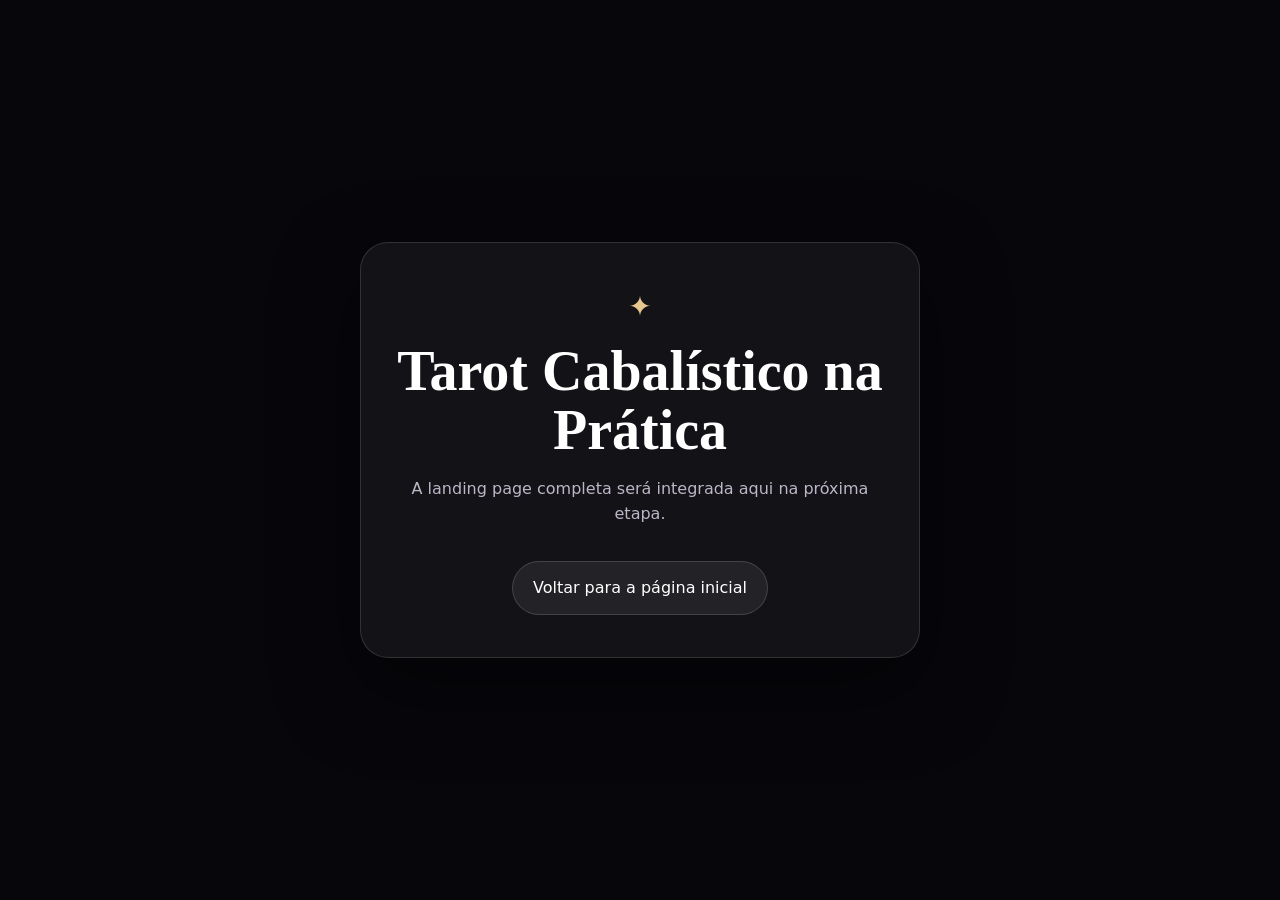
==== tarot-cabalistico/index.html @ 39268277 "Add files via upload" ====
<!DOCTYPE html>
<html lang="pt-BR">
<head>
  <meta charset="UTF-8">
  <meta name="viewport" content="width=device-width, initial-scale=1.0">
  <title>Tarot Cabalístico na Prática | Luna</title>
  <style>
    *{box-sizing:border-box}body{margin:0;min-height:100vh;display:grid;place-items:center;padding:24px;color:#fff;background:#07060b;font:16px/1.6 system-ui,sans-serif;text-align:center}.box{width:min(100%,560px);padding:42px 28px;border:1px solid #ffffff22;border-radius:28px;background:#ffffff0d;box-shadow:0 30px 80px #0008}.symbol{color:#e8c78e;font-size:28px}h1{margin:12px 0;font-family:Georgia,serif;font-size:clamp(2rem,7vw,3.5rem);line-height:1.05}p{color:#bdb6c7}a{display:inline-block;margin-top:18px;padding:13px 20px;border:1px solid #ffffff26;border-radius:999px;color:#fff;text-decoration:none;background:#ffffff12}
  </style>
</head>
<body>
  <main class="box">
    <div class="symbol">✦</div>
    <h1>Tarot Cabalístico na Prática</h1>
    <p>A landing page completa será integrada aqui na próxima etapa.</p>
    <a href="../">Voltar para a página inicial</a>
  </main>
</body>
</html>
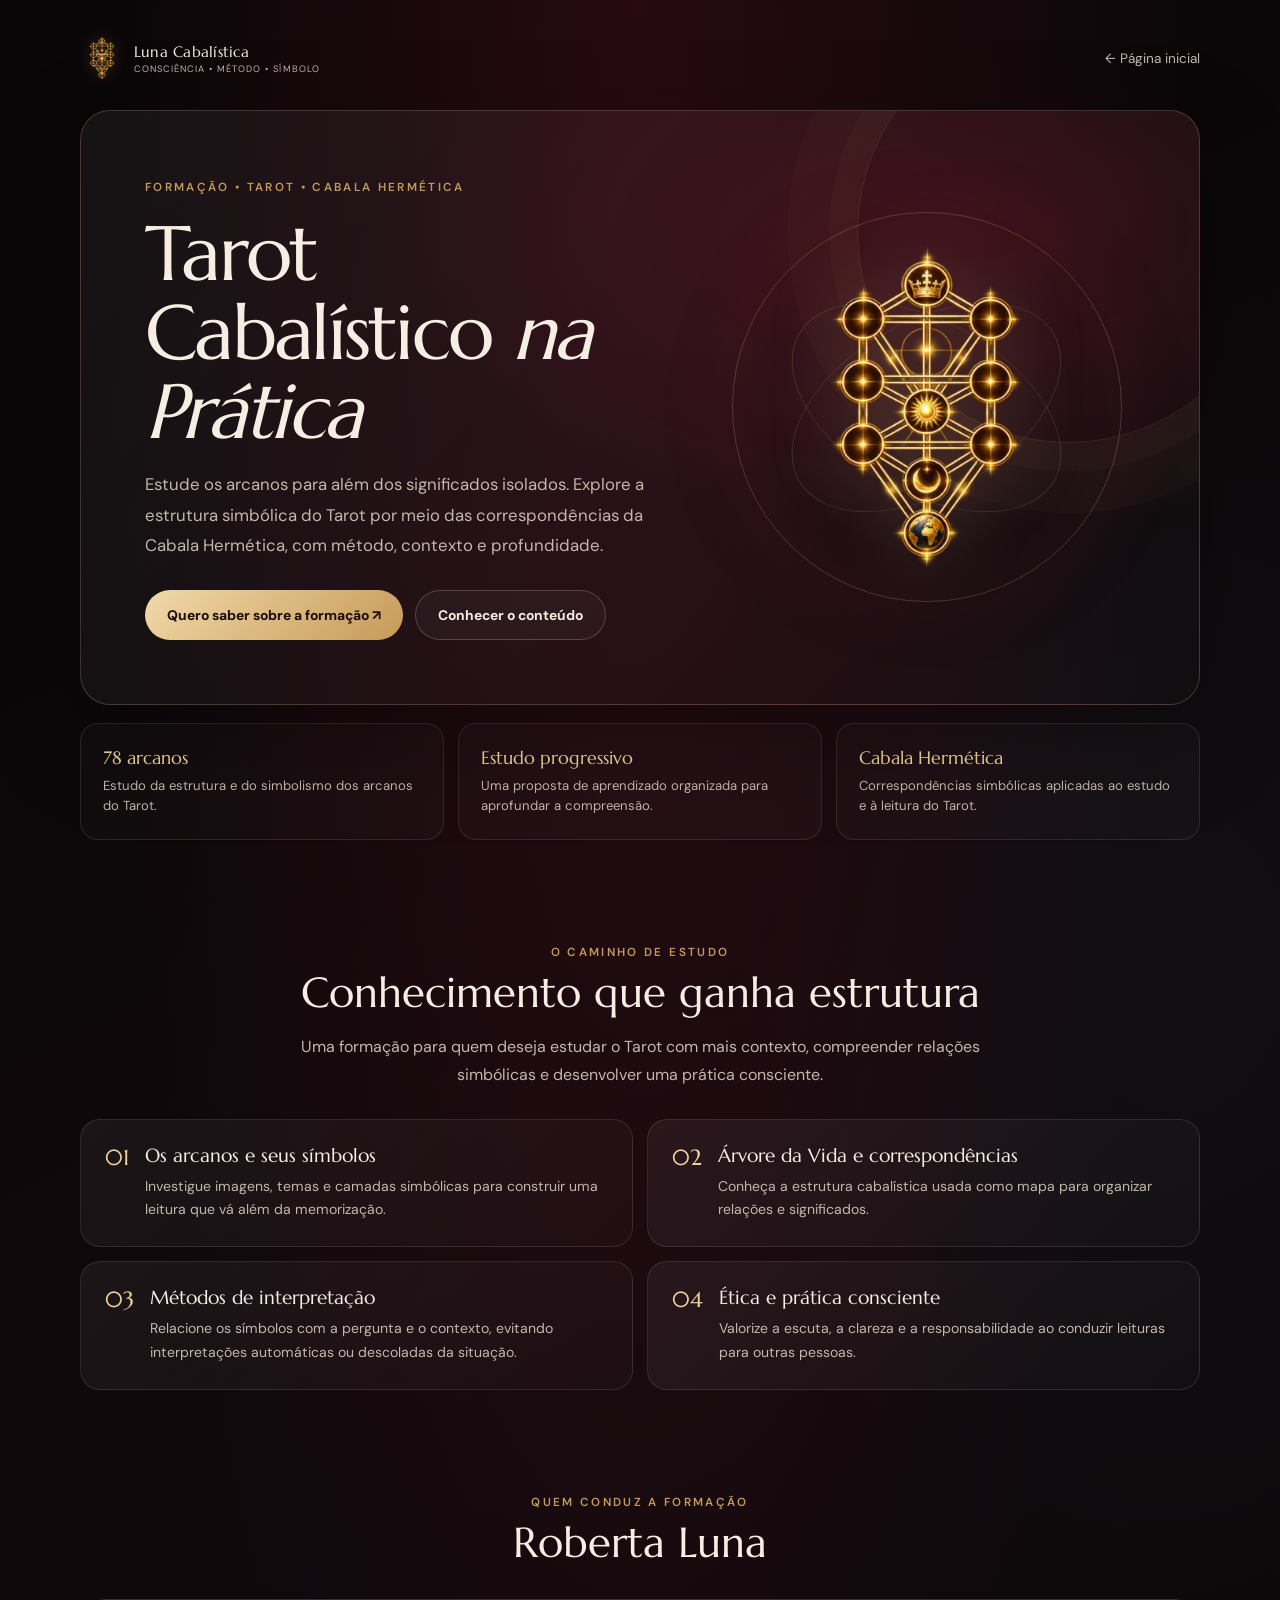
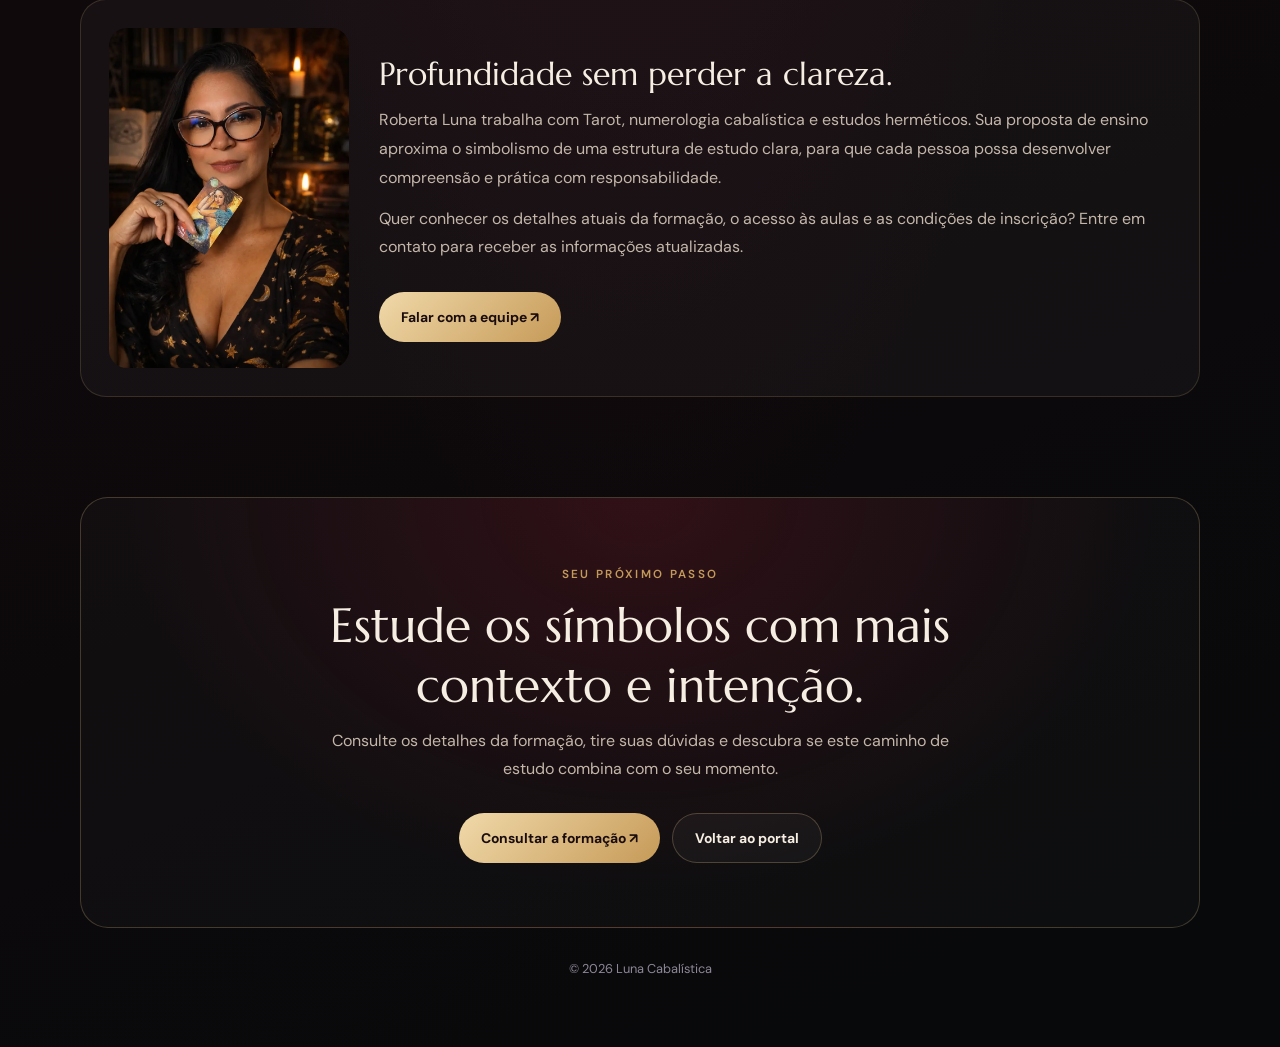
==== commit cd082a14: "Update index.html" ====
--- a/tarot-cabalistico/index.html
+++ b/tarot-cabalistico/index.html
@@ -2,18 +2,103 @@
 <html lang="pt-BR">
 <head>
   <meta charset="UTF-8">
-  <meta name="viewport" content="width=device-width, initial-scale=1.0">
-  <title>Tarot Cabalístico na Prática | Luna</title>
+  <meta name="viewport" content="width=device-width, initial-scale=1">
+  <meta name="theme-color" content="#080607">
+  <meta name="description" content="Conheça o Tarot Cabalístico na Prática com Roberta Luna: um caminho de estudo dos arcanos e dos símbolos da Cabala Hermética.">
+  <meta property="og:type" content="website">
+  <meta property="og:title" content="Tarot Cabalístico na Prática | Luna Cabalística">
+  <meta property="og:description" content="Estude o Tarot com estrutura, simbolismo e método ao lado de Roberta Luna.">
+  <link rel="canonical" href="https://lunacabalistica.com.br/tarot-cabalistico/">
+  <link rel="preconnect" href="https://fonts.googleapis.com">
+  <link rel="preconnect" href="https://fonts.gstatic.com" crossorigin>
+  <link href="https://fonts.googleapis.com/css2?family=DM+Sans:wght@400;500;600;700&family=Marcellus&display=swap" rel="stylesheet">
+  <link rel="stylesheet" href="../style.css">
+  <title>Tarot Cabalístico na Prática | Luna Cabalística</title>
   <style>
-    *{box-sizing:border-box}body{margin:0;min-height:100vh;display:grid;place-items:center;padding:24px;color:#fff;background:#07060b;font:16px/1.6 system-ui,sans-serif;text-align:center}.box{width:min(100%,560px);padding:42px 28px;border:1px solid #ffffff22;border-radius:28px;background:#ffffff0d;box-shadow:0 30px 80px #0008}.symbol{color:#e8c78e;font-size:28px}h1{margin:12px 0;font-family:Georgia,serif;font-size:clamp(2rem,7vw,3.5rem);line-height:1.05}p{color:#bdb6c7}a{display:inline-block;margin-top:18px;padding:13px 20px;border:1px solid #ffffff26;border-radius:999px;color:#fff;text-decoration:none;background:#ffffff12}
+    .course-page { width:min(100% - 40px, 1120px); margin:0 auto; padding:28px 0 70px; }
+    .course-nav { display:flex; align-items:center; justify-content:space-between; gap:20px; padding:8px 0 30px; }
+    .course-nav .header-brand { display:flex; }
+    .back-link { color:var(--muted); font-size:.85rem; }
+    .course-hero { position:relative; display:grid; grid-template-columns:1.1fr .9fr; gap:clamp(28px,5vw,72px); align-items:center; min-height:570px; padding:clamp(28px,5vw,70px); overflow:hidden; border:1px solid rgba(226,196,139,.22); border-radius:30px; background:radial-gradient(ellipse at 80% 20%,rgba(111,24,43,.4),transparent 45%),linear-gradient(135deg,rgba(255,255,255,.055),rgba(255,255,255,.012)); box-shadow:0 35px 100px rgba(0,0,0,.25); }
+    .course-hero::before { content:""; position:absolute; width:420px; aspect-ratio:1; right:-80px; top:-90px; border:1px solid rgba(224,190,124,.14); border-radius:50%; box-shadow:0 0 0 28px rgba(224,190,124,.025),0 0 0 70px rgba(224,190,124,.018); pointer-events:none; }
+    .course-hero-copy,.course-art { position:relative; z-index:1; }
+    .course-hero h1 { max-width:680px; margin:18px 0; font-size:clamp(2.8rem,6vw,5.5rem); }
+    .course-hero p { max-width:590px; color:var(--muted); line-height:1.8; font-size:1.05rem; }
+    .course-actions { display:flex; flex-wrap:wrap; gap:12px; margin-top:30px; }
+    .primary-action,.secondary-action { display:inline-flex; justify-content:center; align-items:center; min-height:50px; padding:0 22px; border-radius:999px; font-weight:700; font-size:.87rem; transition:transform .2s ease,filter .2s ease; }
+    .primary-action { color:#1a0c0c; background:linear-gradient(135deg,#f0d9a9,#c69a58); }
+    .secondary-action { border:1px solid rgba(226,196,139,.26); background:rgba(255,255,255,.035); }
+    .primary-action:hover,.secondary-action:hover { transform:translateY(-2px); filter:brightness(1.08); }
+    .course-art { display:grid; place-items:center; min-height:350px; }
+    .course-art .orbit { position:absolute; width:min(100%,390px); aspect-ratio:1; border:1px solid rgba(226,196,139,.22); border-radius:50%; box-shadow:0 0 70px rgba(102,21,34,.18),inset 0 0 55px rgba(102,21,34,.12); }
+    .course-art .orbit::before,.course-art .orbit::after { content:""; position:absolute; inset:12%; border:1px solid rgba(226,196,139,.16); border-radius:50%; transform:rotate(60deg) scaleX(.58); }
+    .course-art .orbit::after { transform:rotate(-60deg) scaleX(.58); }
+    .course-art img { width:min(86%,330px); height:auto; filter:drop-shadow(0 0 35px rgba(226,196,139,.18)); }
+    .course-qualities { display:grid; grid-template-columns:repeat(3,1fr); gap:14px; margin-top:18px; }
+    .quality { padding:22px; border:1px solid rgba(226,196,139,.13); border-radius:18px; background:rgba(255,255,255,.025); }
+    .quality strong { display:block; color:var(--gold-bright); font:1.15rem Marcellus,serif; }
+    .quality span { display:block; margin-top:7px; color:var(--muted); font-size:.82rem; line-height:1.55; }
+    .course-section { padding-top:100px; }
+    .course-section .section-heading { max-width:760px; margin:0 auto 30px; }
+    .course-section .section-heading p { margin-top:14px; color:var(--muted); line-height:1.75; }
+    .learning-grid { display:grid; grid-template-columns:repeat(2,1fr); gap:14px; }
+    .learning-item { display:flex; gap:16px; padding:24px; border:1px solid rgba(255,255,255,.1); border-radius:20px; background:linear-gradient(135deg,rgba(255,255,255,.055),rgba(255,255,255,.018)); }
+    .learning-item .num { color:var(--gold-bright); font:1.35rem Marcellus,serif; }
+    .learning-item h3 { font:1.18rem Marcellus,serif; }
+    .learning-item p { margin-top:8px; color:var(--muted); font-size:.88rem; line-height:1.7; }
+    .teacher-panel { display:grid; grid-template-columns:240px 1fr; gap:30px; align-items:center; padding:28px; border:1px solid rgba(226,196,139,.17); border-radius:26px; background:rgba(255,255,255,.035); }
+    .teacher-panel img { width:100%; max-height:340px; object-fit:cover; object-position:center 25%; border-radius:18px; }
+    .teacher-panel h3 { font:2rem Marcellus,serif; }
+    .teacher-panel p { margin-top:12px; color:var(--muted); line-height:1.8; }
+    .course-final { margin-top:100px; padding:clamp(30px,6vw,64px); text-align:center; border:1px solid rgba(226,196,139,.24); border-radius:28px; background:radial-gradient(ellipse at 50% 0,rgba(102,21,34,.36),transparent 65%),rgba(255,255,255,.025); }
+    .course-final h2 { max-width:720px; margin:12px auto; font-size:clamp(2rem,4vw,3rem); }
+    .course-final p { max-width:650px; margin:0 auto; color:var(--muted); line-height:1.75; }
+    .course-foot { padding-top:32px; text-align:center; color:#8e8798; font-size:.8rem; }
+    @media(max-width:760px) { .course-page{width:min(100% - 24px,560px);padding-top:16px}.course-hero{grid-template-columns:1fr;padding:30px 23px;min-height:0}.course-hero h1{font-size:clamp(2.8rem,12vw,4rem)}.course-art{min-height:230px;grid-row:1}.course-art .orbit{width:230px}.course-art img{width:190px}.course-qualities{grid-template-columns:1fr}.learning-grid{grid-template-columns:1fr}.teacher-panel{grid-template-columns:1fr}.teacher-panel img{max-width:260px;max-height:300px}.course-section{padding-top:75px}.course-final{margin-top:75px}.course-nav{padding-bottom:18px} }
+    @media(prefers-reduced-motion:reduce){*,*::before,*::after{scroll-behavior:auto!important;animation:none!important;transition:none!important}}
   </style>
 </head>
 <body>
-  <main class="box">
-    <div class="symbol">✦</div>
-    <h1>Tarot Cabalístico na Prática</h1>
-    <p>A landing page completa será integrada aqui na próxima etapa.</p>
-    <a href="../">Voltar para a página inicial</a>
+  <main class="course-page">
+    <header class="course-nav">
+      <a class="header-brand" href="../" aria-label="Luna Cabalística — página inicial"><img src="../assets/brand/arvore-da-vida.webp" alt="" width="420" height="420"><span><strong>Luna Cabalística</strong><small>Consciência • Método • Símbolo</small></span></a>
+      <a class="back-link" href="../">← Página inicial</a>
+    </header>
+
+    <section class="course-hero" aria-labelledby="course-title">
+      <div class="course-hero-copy">
+        <span class="section-kicker">Formação • Tarot • Cabala Hermética</span>
+        <h1 id="course-title">Tarot Cabalístico <em>na Prática</em></h1>
+        <p>Estude os arcanos para além dos significados isolados. Explore a estrutura simbólica do Tarot por meio das correspondências da Cabala Hermética, com método, contexto e profundidade.</p>
+        <div class="course-actions"><a class="primary-action" href="https://wa.me/message/3XYHMSYQ3ESUO1" target="_blank" rel="noopener noreferrer">Quero saber sobre a formação ↗</a><a class="secondary-action" href="#conteudo">Conhecer o conteúdo</a></div>
+      </div>
+      <div class="course-art" aria-hidden="true"><span class="orbit"></span><img src="../assets/brand/arvore-da-vida.webp" alt=""></div>
+    </section>
+
+    <section class="course-qualities" aria-label="Características da formação">
+      <div class="quality"><strong>78 arcanos</strong><span>Estudo da estrutura e do simbolismo dos arcanos do Tarot.</span></div>
+      <div class="quality"><strong>Estudo progressivo</strong><span>Uma proposta de aprendizado organizada para aprofundar a compreensão.</span></div>
+      <div class="quality"><strong>Cabala Hermética</strong><span>Correspondências simbólicas aplicadas ao estudo e à leitura do Tarot.</span></div>
+    </section>
+
+    <section class="course-section" id="conteudo">
+      <div class="section-heading"><span class="section-kicker">O caminho de estudo</span><h2>Conhecimento que ganha estrutura</h2><p>Uma formação para quem deseja estudar o Tarot com mais contexto, compreender relações simbólicas e desenvolver uma prática consciente.</p></div>
+      <div class="learning-grid">
+        <article class="learning-item"><span class="num">01</span><div><h3>Os arcanos e seus símbolos</h3><p>Investigue imagens, temas e camadas simbólicas para construir uma leitura que vá além da memorização.</p></div></article>
+        <article class="learning-item"><span class="num">02</span><div><h3>Árvore da Vida e correspondências</h3><p>Conheça a estrutura cabalística usada como mapa para organizar relações e significados.</p></div></article>
+        <article class="learning-item"><span class="num">03</span><div><h3>Métodos de interpretação</h3><p>Relacione os símbolos com a pergunta e o contexto, evitando interpretações automáticas ou descoladas da situação.</p></div></article>
+        <article class="learning-item"><span class="num">04</span><div><h3>Ética e prática consciente</h3><p>Valorize a escuta, a clareza e a responsabilidade ao conduzir leituras para outras pessoas.</p></div></article>
+      </div>
+    </section>
+
+    <section class="course-section">
+      <div class="section-heading"><span class="section-kicker">Quem conduz a formação</span><h2>Roberta Luna</h2></div>
+      <div class="teacher-panel"><img src="../assets/roberta-luna.webp" alt="Roberta Luna, professora e taróloga" width="853" height="1280" loading="lazy"><div><h3>Profundidade sem perder a clareza.</h3><p>Roberta Luna trabalha com Tarot, numerologia cabalística e estudos herméticos. Sua proposta de ensino aproxima o simbolismo de uma estrutura de estudo clara, para que cada pessoa possa desenvolver compreensão e prática com responsabilidade.</p><p>Quer conhecer os detalhes atuais da formação, o acesso às aulas e as condições de inscrição? Entre em contato para receber as informações atualizadas.</p><div class="course-actions"><a class="primary-action" href="https://wa.me/message/3XYHMSYQ3ESUO1" target="_blank" rel="noopener noreferrer">Falar com a equipe ↗</a></div></div></div>
+    </section>
+
+    <section class="course-final"><span class="section-kicker">Seu próximo passo</span><h2>Estude os símbolos com mais contexto e intenção.</h2><p>Consulte os detalhes da formação, tire suas dúvidas e descubra se este caminho de estudo combina com o seu momento.</p><div class="course-actions" style="justify-content:center"><a class="primary-action" href="https://wa.me/message/3XYHMSYQ3ESUO1" target="_blank" rel="noopener noreferrer">Consultar a formação ↗</a><a class="secondary-action" href="../">Voltar ao portal</a></div></section>
+    <footer class="course-foot">© <span id="year"></span> Luna Cabalística</footer>
   </main>
+  <script>document.getElementById('year').textContent = new Date().getFullYear();</script>
 </body>
 </html>
--- a/style.css
+++ b/style.css
@@ -0,0 +1,1082 @@
+:root {
+  color-scheme: dark;
+  --bg: #070908;
+  --surface: rgba(255, 255, 255, 0.075);
+  --surface-hover: rgba(255, 255, 255, 0.115);
+  --stroke: rgba(255, 255, 255, 0.13);
+  --text: #f3e8d8;
+  --muted: #c9bfb2;
+  --gold: #b68445;
+  --gold-bright: #e3bd77;
+  --wine: #660812;
+  --blue: #062b4c;
+  --charcoal: #2d302f;
+  --parchment: #efe3d0;
+  --ruby: #8a1220;
+  --radius: 24px;
+}
+
+* {
+  box-sizing: border-box;
+  margin: 0;
+  padding: 0;
+}
+
+html {
+  scroll-behavior: smooth;
+}
+
+body {
+  min-height: 100vh;
+  overflow-x: hidden;
+  color: var(--text);
+  background:
+    radial-gradient(circle at 50% -10%, rgba(102, 8, 18, 0.43), transparent 38%),
+    radial-gradient(circle at 100% 38%, rgba(6, 43, 76, 0.14), transparent 35%),
+    radial-gradient(circle at 5% 74%, rgba(182, 132, 69, 0.11), transparent 30%),
+    linear-gradient(150deg, #030504 0%, #110506 48%, #050706 100%);
+  font-family: "DM Sans", system-ui, sans-serif;
+  -webkit-font-smoothing: antialiased;
+}
+
+a {
+  color: inherit;
+  text-decoration: none;
+}
+
+.ambient {
+  position: fixed;
+  z-index: -2;
+  width: 34rem;
+  aspect-ratio: 1;
+  border-radius: 50%;
+  filter: blur(105px);
+  pointer-events: none;
+  opacity: 0.22;
+  transform: translate3d(0, var(--parallax-y, 0px), 0);
+  will-change: transform;
+}
+
+.ambient-one {
+  top: -14rem;
+  left: calc(50% - 26rem);
+  background: #7d0b18;
+}
+
+.ambient-two {
+  right: calc(50% - 28rem);
+  bottom: -16rem;
+  background: #07355e;
+}
+
+.tree-background {
+  position: fixed;
+  top: 50%;
+  left: 50%;
+  z-index: -2;
+  width: min(46vw, 500px);
+  aspect-ratio: 1;
+  transform: translate3d(-50%, calc(-48% + var(--parallax-y, 0px)), 0);
+  pointer-events: none;
+  opacity: 0.12;
+  filter: grayscale(.12) drop-shadow(0 0 24px rgba(182, 132, 69, 0.18));
+  animation: treeBreath 7s ease-in-out infinite;
+  will-change: transform, opacity;
+}
+
+.tree-background img {
+  position: relative;
+  z-index: 1;
+  display: block;
+  width: 100%;
+  height: 100%;
+  object-fit: contain;
+}
+
+.tree-halo {
+  position: absolute;
+  inset: 4% -18%;
+  border: 1px solid rgba(217, 179, 108, 0.22);
+  border-radius: 50%;
+  background: radial-gradient(ellipse, rgba(167, 31, 56, 0.16), transparent 64%);
+  box-shadow:
+    0 0 0 22px rgba(217, 179, 108, 0.018),
+    0 0 85px rgba(167, 31, 56, 0.16);
+}
+
+.background-sparkles {
+  position: fixed;
+  inset: 0;
+  z-index: -1;
+  pointer-events: none;
+}
+
+.background-sparkles i {
+  position: absolute;
+  width: 3px;
+  height: 3px;
+  border-radius: 50%;
+  background: rgba(255, 231, 190, 0.88);
+  box-shadow: 0 0 10px 2px rgba(217, 179, 108, 0.28);
+  animation: sparkle 4.8s ease-in-out infinite;
+}
+
+.background-sparkles i:nth-child(1) { top: 12%; left: 17%; animation-delay: -1s; }
+.background-sparkles i:nth-child(2) { top: 26%; right: 18%; animation-delay: -3s; }
+.background-sparkles i:nth-child(3) { top: 48%; left: 9%; animation-delay: -2s; }
+.background-sparkles i:nth-child(4) { top: 61%; right: 11%; animation-delay: -.5s; }
+.background-sparkles i:nth-child(5) { top: 79%; left: 21%; animation-delay: -4s; }
+.background-sparkles i:nth-child(6) { top: 88%; right: 24%; animation-delay: -2.7s; }
+
+.noise {
+  position: fixed;
+  inset: 0;
+  z-index: -1;
+  opacity: 0.025;
+  pointer-events: none;
+  background-image: url("data:image/svg+xml,%3Csvg viewBox='0 0 180 180' xmlns='http://www.w3.org/2000/svg'%3E%3Cfilter id='n'%3E%3CfeTurbulence type='fractalNoise' baseFrequency='.9' numOctaves='3' stitchTiles='stitch'/%3E%3C/filter%3E%3Crect width='100%25' height='100%25' filter='url(%23n)' opacity='.7'/%3E%3C/svg%3E");
+}
+
+.page-shell {
+  display: flex;
+  flex-direction: column;
+  width: min(100% - 32px, 560px);
+  min-height: 100vh;
+  margin-inline: auto;
+  padding: clamp(126px, 16vh, 150px) 0 34px;
+}
+
+.site-header {
+  position: fixed;
+  top: max(14px, env(safe-area-inset-top));
+  left: 50%;
+  z-index: 60;
+  display: grid;
+  grid-template-columns: 1fr auto auto;
+  align-items: center;
+  gap: 20px;
+  width: min(calc(100% - 28px), 920px);
+  min-height: 68px;
+  padding: 8px 10px 8px 12px;
+  border: 1px solid rgba(255,255,255,.17);
+  border-radius: 24px;
+  background: linear-gradient(135deg, rgba(25,12,13,.76), rgba(10,13,14,.68));
+  box-shadow: inset 0 1px rgba(255,255,255,.12), 0 22px 60px rgba(0,0,0,.36), 0 0 36px rgba(102,8,18,.13);
+  backdrop-filter: blur(26px) saturate(160%);
+  -webkit-backdrop-filter: blur(26px) saturate(160%);
+  transform: translateX(-50%);
+}
+
+.header-brand { display: flex; align-items: center; gap: 10px; min-width: 0; }
+.header-brand img { width: 44px; height: 44px; object-fit: contain; filter: drop-shadow(0 0 8px rgba(227,189,119,.24)); }
+.header-brand span { display: grid; min-width: 0; }
+.header-brand strong { font-family: "Marcellus", serif; font-size: .95rem; font-weight: 500; white-space: nowrap; }
+.header-brand small { margin-top: 2px; color: var(--muted); font-size: .58rem; letter-spacing: .11em; text-transform: uppercase; white-space: nowrap; }
+.site-header nav { display: flex; gap: 19px; }
+.site-header nav a { color: rgba(243,232,216,.72); font-size: .76rem; font-weight: 600; transition: color 180ms ease; }
+.site-header nav a:hover { color: #fff; }
+.header-cta { display: inline-flex; align-items: center; min-height: 44px; padding: 0 17px; border: 1px solid rgba(227,189,119,.3); border-radius: 15px; color: #140707; background: linear-gradient(135deg, #f3e6d2, #c99b58); box-shadow: 0 10px 25px rgba(182,132,69,.16); font-size: .75rem; font-weight: 700; }
+
+.profile { order: 0; }
+.links-section { order: 1; }
+.cosmic-message { order: 2; }
+.metrics-strip { order: 3; }
+.about-section { order: 4; }
+#depoimentos { order: 5; }
+#formacoes { order: 6; }
+#faq { order: 7; }
+.closing-card { order: 8; }
+.site-footer { order: 9; }
+
+.profile {
+  position: relative;
+  display: flex;
+  flex-direction: column;
+  align-items: center;
+  text-align: center;
+}
+
+.profile::after {
+  content: "";
+  position: absolute;
+  top: -38px;
+  left: 50%;
+  z-index: -2;
+  width: 360px;
+  height: 300px;
+  transform: translateX(-50%);
+  background: radial-gradient(circle, rgba(227,189,119,.18) 0 2px, transparent 3px) 8% 26%/54px 54px,
+              radial-gradient(circle, rgba(255,255,255,.22) 0 1px, transparent 2px) 74% 14%/47px 47px,
+              radial-gradient(ellipse, rgba(102,8,18,.22), transparent 64%);
+  filter: drop-shadow(0 0 9px rgba(227,189,119,.45));
+  animation: starFieldFloat 7s ease-in-out infinite;
+  pointer-events: none;
+}
+
+.welcome-line { display: flex; align-items: center; gap: 9px; margin-top: 28px; color: var(--gold-bright); font-size: .67rem; font-weight: 700; letter-spacing: .19em; text-transform: uppercase; }
+.welcome-line span { width: 20px; height: 1px; background: linear-gradient(90deg, transparent, var(--gold)); }
+.welcome-line span:last-child { transform: rotate(180deg); }
+.cosmic-guardian { pointer-events: none; user-select: none; }
+.cosmic-guardian-hero { position: absolute; top: 40px; right: -58px; width: 94px; height: auto; opacity: .58; filter: drop-shadow(0 0 17px rgba(227,189,119,.24)); animation: cosmicFloat 6s ease-in-out infinite; }
+
+.brand-seal {
+  position: absolute;
+  top: -31px;
+  left: 50%;
+  z-index: -1;
+  width: 170px;
+  opacity: .12;
+  filter: blur(.1px) drop-shadow(0 0 22px rgba(182,132,69,.2));
+  transform: translateX(-50%) scale(1.28);
+}
+
+.brand-seal img { display: block; width: 100%; height: auto; }
+
+.profile::before {
+  content: "";
+  position: absolute;
+  top: -58px;
+  left: 50%;
+  z-index: -1;
+  width: 280px;
+  height: 280px;
+  transform: translateX(-50%);
+  border-radius: 50%;
+  background: repeating-conic-gradient(from 22.5deg, rgba(182,132,69,0.19) 0 1deg, transparent 1deg 22.5deg);
+  -webkit-mask: radial-gradient(circle, transparent 0 37%, #000 38% 38.7%, transparent 39.5% 47%, #000 48% 48.6%, transparent 49.4%);
+  mask: radial-gradient(circle, transparent 0 37%, #000 38% 38.7%, transparent 39.5% 47%, #000 48% 48.6%, transparent 49.4%);
+  opacity: 0.5;
+  filter: drop-shadow(0 0 16px rgba(217,179,108,0.16));
+  animation: mandalaDrift 35s linear infinite;
+  pointer-events: none;
+}
+
+.avatar {
+  position: relative;
+  display: grid;
+  place-items: center;
+  width: 108px;
+  aspect-ratio: 1;
+  border: 1px solid rgba(255, 255, 255, 0.2);
+  border-radius: 31px;
+  padding: 4px;
+  background: linear-gradient(145deg, rgba(241,214,161,0.88), rgba(142,23,49,0.82) 48%, rgba(217,133,50,0.7));
+  box-shadow: 0 22px 60px rgba(0, 0, 0, 0.45), inset 0 1px 0 rgba(255, 255, 255, 0.2);
+  font-family: "Marcellus", serif;
+  font-size: 1.75rem;
+  letter-spacing: 0.04em;
+}
+
+.avatar img {
+  display: block;
+  width: 100%;
+  height: 100%;
+  border-radius: 27px;
+  object-fit: cover;
+  object-position: 50% 20%;
+  filter: saturate(0.94) contrast(1.04) brightness(0.96);
+}
+
+.avatar::before {
+  content: "";
+  position: absolute;
+  inset: -9px;
+  z-index: -1;
+  border-radius: 38px;
+  background: linear-gradient(140deg, rgba(217, 179, 108, 0.55), transparent 45%, rgba(167, 31, 56, 0.48));
+  filter: blur(10px);
+  opacity: 0.6;
+}
+
+.avatar::after {
+  content: "";
+  position: absolute;
+  inset: -18px;
+  z-index: -1;
+  border-radius: 42px;
+  border: 1px solid rgba(217,179,108,0.2);
+  box-shadow: 0 0 0 5px rgba(217,179,108,0.025), 0 0 28px rgba(142,23,49,0.2);
+  transform: rotate(45deg);
+}
+
+.avatar i {
+  position: absolute;
+  top: 11px;
+  right: 12px;
+  width: 7px;
+  height: 7px;
+  border-radius: 50%;
+  background: #fff;
+  box-shadow: 0 0 14px #fff;
+}
+
+.eyebrow,
+.section-kicker {
+  color: var(--gold);
+  font-size: 0.73rem;
+  font-weight: 600;
+  letter-spacing: 0.18em;
+  text-transform: uppercase;
+}
+
+.eyebrow {
+  margin-top: 12px;
+}
+
+h1,
+h2 {
+  font-family: "Marcellus", Georgia, serif;
+  font-weight: 500;
+}
+
+h1 {
+  margin-top: 10px;
+  font-size: clamp(2.45rem, 7vw, 4.05rem);
+  line-height: 1.02;
+  letter-spacing: -0.045em;
+}
+
+.bio {
+  max-width: 560px;
+  margin-top: 19px;
+  color: var(--muted);
+  font-size: 1rem;
+  line-height: 1.75;
+}
+
+.lotus-divider {
+  display: grid;
+  grid-template-columns: minmax(28px, 72px) 46px minmax(28px, 72px);
+  align-items: center;
+  gap: 11px;
+  margin-top: 21px;
+  color: var(--gold);
+  opacity: 0.7;
+}
+
+.lotus-divider span {
+  height: 1px;
+  background: linear-gradient(90deg, transparent, rgba(217,179,108,0.58));
+}
+
+.lotus-divider span:last-child {
+  background: linear-gradient(90deg, rgba(217,179,108,0.58), transparent);
+}
+
+.lotus-divider svg {
+  display: block;
+  width: 46px;
+  fill: rgba(142,23,49,0.12);
+  stroke: currentColor;
+  stroke-width: 1.15;
+}
+
+.social-row {
+  display: flex;
+  flex-wrap: wrap;
+  justify-content: center;
+  gap: 10px;
+  margin-top: 22px;
+}
+
+.social-button {
+  display: flex;
+  align-items: center;
+  justify-content: center;
+  gap: 8px;
+  min-width: 118px;
+  height: 44px;
+  border: 1px solid var(--stroke);
+  border-radius: 15px;
+  background: var(--surface);
+  box-shadow: inset 0 1px 0 rgba(255, 255, 255, 0.08), 0 12px 32px rgba(0, 0, 0, 0.2);
+  backdrop-filter: blur(18px) saturate(140%);
+  -webkit-backdrop-filter: blur(18px) saturate(140%);
+  transition: transform 180ms ease, background 180ms ease;
+}
+
+.social-button span {
+  font-size: 0.78rem;
+  font-weight: 600;
+}
+
+.social-button svg {
+  width: 20px;
+  fill: none;
+  stroke: currentColor;
+  stroke-width: 1.7;
+  stroke-linecap: round;
+  stroke-linejoin: round;
+}
+
+.social-button svg .fill {
+  fill: currentColor;
+  stroke: none;
+}
+
+.links-section {
+  margin-top: clamp(46px, 7vh, 70px);
+  scroll-margin-top: 110px;
+}
+
+.cosmic-message {
+  position: relative;
+  display: grid;
+  grid-template-columns: 112px 1fr;
+  align-items: center;
+  gap: 8px;
+  margin-top: 56px;
+  padding: 18px 25px 18px 10px;
+  overflow: hidden;
+  border: 1px solid rgba(227,189,119,.16);
+  border-radius: 28px;
+  background: linear-gradient(130deg, rgba(102,8,18,.19), rgba(255,255,255,.045));
+  box-shadow: inset 0 1px rgba(255,255,255,.08), 0 24px 55px rgba(0,0,0,.2);
+}
+.cosmic-message::after { content: ""; position: absolute; inset: 0; background: radial-gradient(circle at 14% 20%, rgba(227,189,119,.12), transparent 32%); pointer-events: none; }
+.cosmic-message img { position: relative; z-index: 1; display: block; width: 100%; max-height: 160px; object-fit: contain; filter: drop-shadow(0 0 13px rgba(227,189,119,.19)); }
+.cosmic-message div { position: relative; z-index: 1; }
+.cosmic-message h2 { margin-top: 6px; font-size: 1.55rem; }
+.cosmic-message p { margin-top: 8px; color: var(--muted); font-size: .88rem; line-height: 1.6; }
+
+.full-bleed {
+  width: 100vw;
+  margin-left: calc(50% - 50vw);
+}
+
+.metrics-strip {
+  position: relative;
+  margin-top: 72px;
+  border-block: 1px solid rgba(255, 255, 255, 0.11);
+  background: linear-gradient(90deg, rgba(255,255,255,0.025), rgba(255,255,255,0.085), rgba(255,255,255,0.025));
+  box-shadow: inset 0 1px rgba(255,255,255,0.055), 0 22px 70px rgba(0,0,0,0.22);
+  backdrop-filter: blur(25px) saturate(140%);
+  -webkit-backdrop-filter: blur(25px) saturate(140%);
+}
+
+.metrics-inner {
+  display: grid;
+  grid-template-columns: repeat(4, minmax(0, 1fr));
+  width: min(100% - 40px, 920px);
+  min-height: 98px;
+  margin-inline: auto;
+}
+
+.metric {
+  position: relative;
+  display: flex;
+  flex-direction: column;
+  align-items: center;
+  justify-content: center;
+  gap: 3px;
+  padding: 16px 12px;
+  text-align: center;
+}
+
+.metric:not(:last-child)::after {
+  content: "";
+  position: absolute;
+  top: 25%;
+  right: 0;
+  width: 1px;
+  height: 50%;
+  background: linear-gradient(transparent, rgba(217,179,108,0.28), transparent);
+}
+
+.metric strong {
+  color: #fff;
+  font-family: "Marcellus", serif;
+  font-size: clamp(1.25rem, 3vw, 1.8rem);
+  font-weight: 400;
+  text-shadow: 0 0 20px rgba(217,179,108,0.24);
+}
+
+.metric span {
+  color: var(--muted);
+  font-size: 0.72rem;
+}
+
+.content-section {
+  position: relative;
+  padding-top: 105px;
+  scroll-margin-top: 30px;
+}
+
+.paper-section {
+  width: 100vw;
+  margin-left: calc(50% - 50vw);
+  padding: 105px max(calc((100vw - 600px) / 2), 16px) 88px;
+  color: #261613;
+  background:
+    linear-gradient(rgba(239,227,208,.965), rgba(239,227,208,.965)),
+    url("data:image/svg+xml,%3Csvg xmlns='http://www.w3.org/2000/svg' width='140' height='140'%3E%3Cfilter id='p'%3E%3CfeTurbulence type='fractalNoise' baseFrequency='.72' numOctaves='4' stitchTiles='stitch'/%3E%3C/filter%3E%3Crect width='100%25' height='100%25' filter='url(%23p)' opacity='.22'/%3E%3C/svg%3E");
+  box-shadow: inset 0 1px rgba(255,255,255,.75), inset 0 -1px rgba(56,29,18,.12), 0 30px 90px rgba(0,0,0,.26);
+}
+.paper-section::after { content: ""; position: absolute; inset: 20px 0; border-block: 1px solid rgba(102,8,18,.12); pointer-events: none; }
+.paper-section .section-kicker { color: #7d1420; }
+.paper-section .section-heading h2 { color: #2b1714; }
+.paper-section .mentor-card { position: relative; z-index: 1; border-color: rgba(74,42,26,.16); background: rgba(255,255,255,.46); box-shadow: 0 28px 60px rgba(73,45,25,.16), inset 0 1px rgba(255,255,255,.7); }
+.paper-section .mentor-copy p { color: #594941; }
+.paper-section .mentor-copy h3 { color: #2a1714; }
+.paper-section .mentor-tags span { color: #6c1822; border-color: rgba(102,8,18,.18); background: rgba(102,8,18,.055); }
+.paper-section .section-symbol { z-index: 0; opacity: .1; }
+
+.content-section::before {
+  content: "";
+  position: absolute;
+  z-index: -1;
+  width: 270px;
+  height: 270px;
+  border-radius: 50%;
+  background: rgba(150, 27, 48, 0.11);
+  filter: blur(75px);
+  pointer-events: none;
+}
+
+.content-section:nth-of-type(even)::before { left: -180px; top: 20%; }
+.content-section:nth-of-type(odd)::before { right: -180px; top: 30%; }
+
+.glass-panel {
+  border: 1px solid rgba(255,255,255,0.12);
+  background: linear-gradient(145deg, rgba(255,255,255,0.082), rgba(255,255,255,0.028));
+  box-shadow: inset 0 1px 0 rgba(255,255,255,0.1), 0 28px 80px rgba(0,0,0,0.25);
+  backdrop-filter: blur(25px) saturate(145%);
+  -webkit-backdrop-filter: blur(25px) saturate(145%);
+}
+
+.glass-panel,
+.glass-link,
+.metrics-strip {
+  contain: paint;
+}
+
+.section-symbol {
+  position: absolute;
+  top: 78px;
+  left: -115px;
+  z-index: -1;
+  width: 190px;
+  opacity: .055;
+  filter: grayscale(.18) drop-shadow(0 0 20px rgba(182,132,69,.18));
+  transform: translate3d(0, var(--symbol-y, 0), 0) rotate(-7deg);
+  pointer-events: none;
+  will-change: transform;
+}
+
+.section-symbol.symbol-right { left: auto; right: -115px; transform: translate3d(0, var(--symbol-y, 0), 0) rotate(7deg); }
+.section-symbol.symbol-sun { opacity: .07; }
+
+.mentor-card {
+  overflow: hidden;
+  border-radius: 30px;
+}
+
+.mentor-photo-wrap {
+  position: relative;
+  min-height: 360px;
+  overflow: hidden;
+  margin: 0;
+  background: #0b0505;
+}
+
+.mentor-photo-wrap::before {
+  content: "";
+  position: absolute;
+  inset: 0;
+  z-index: 1;
+  background:
+    linear-gradient(180deg, transparent 55%, rgba(7,2,3,0.72) 100%),
+    radial-gradient(circle at 50% 20%, transparent 35%, rgba(7,2,3,0.16) 100%);
+  pointer-events: none;
+}
+
+.mentor-photo-wrap::after {
+  content: "";
+  position: absolute;
+  inset: 17px;
+  z-index: 2;
+  border: 1px solid rgba(217,179,108,0.2);
+  border-radius: 21px;
+  box-shadow: inset 0 0 30px rgba(217,179,108,0.04);
+  pointer-events: none;
+}
+
+.mentor-photo {
+  display: block;
+  width: 100%;
+  height: clamp(410px, 68vw, 610px);
+  object-fit: cover;
+  object-position: center 35%;
+  filter: saturate(0.93) contrast(1.04) brightness(0.93);
+  transition: transform 900ms cubic-bezier(.2,.8,.2,1), filter 500ms ease;
+}
+
+.mentor-card:hover .mentor-photo {
+  transform: scale(1.025);
+  filter: saturate(1) contrast(1.04) brightness(0.98);
+}
+
+.photo-signature {
+  position: absolute;
+  right: 34px;
+  bottom: 31px;
+  z-index: 3;
+  color: rgba(255,244,226,0.78);
+  font-size: 0.74rem;
+  letter-spacing: 0.14em;
+  text-transform: uppercase;
+  text-shadow: 0 2px 15px rgba(0,0,0,0.65);
+}
+
+.mentor-copy { padding: 30px; }
+.mentor-copy h3 { font-family: "Marcellus", serif; font-size: 1.8rem; font-weight: 400; }
+.mentor-copy p { margin-top: 13px; color: var(--muted); line-height: 1.75; }
+.mentor-tags { display: flex; flex-wrap: wrap; gap: 8px; margin-top: 22px; }
+.mentor-tags span, .status-pill { padding: 8px 11px; border: 1px solid rgba(217,179,108,0.17); border-radius: 999px; color: #dfc797; background: rgba(217,179,108,0.055); font-size: 0.72rem; }
+
+.testimonial-track, .course-details, .faq-list { display: grid; gap: 14px; }
+.testimonial { padding: 25px; border-radius: 24px; }
+.stars { color: var(--gold); font-size: 0.78rem; letter-spacing: 0.16em; }
+.testimonial > p { margin-top: 14px; color: #eee7e5; line-height: 1.72; }
+.testimonial footer { display: flex; flex-direction: column; gap: 2px; margin-top: 20px; padding: 0; color: inherit; align-items: flex-start; }
+.testimonial footer strong { font-size: 0.9rem; }
+.testimonial footer span { color: var(--muted); font-size: 0.75rem; }
+
+.course-detail { position: relative; padding: 27px; overflow: hidden; border-radius: 26px; }
+.course-detail::after { content: ""; position: absolute; top: -70px; right: -70px; width: 150px; height: 150px; border-radius: 50%; background: rgba(167,31,56,0.16); filter: blur(30px); }
+.course-number { color: var(--gold); font-size: 0.7rem; letter-spacing: 0.18em; }
+.course-detail h3 { margin-top: 8px; font-family: "Marcellus", serif; font-size: 1.45rem; font-weight: 400; }
+.course-detail p { margin-top: 12px; color: var(--muted); line-height: 1.7; }
+.course-detail ul { display: grid; gap: 8px; margin-top: 18px; list-style: none; }
+.course-detail li { position: relative; padding-left: 17px; color: #ddd5d2; font-size: 0.86rem; }
+.course-detail li::before { content: "✦"; position: absolute; left: 0; color: var(--gold); font-size: 0.6rem; top: 4px; }
+.course-detail a { display: flex; justify-content: space-between; align-items: center; margin-top: 23px; padding-top: 17px; border-top: 1px solid rgba(255,255,255,0.09); color: #fff; font-size: 0.87rem; font-weight: 600; }
+.muted-course { opacity: 0.78; }
+.status-pill { display: inline-flex; margin-top: 19px; }
+
+.faq-item { border-radius: 21px; overflow: hidden; }
+.faq-item summary { display: flex; align-items: center; justify-content: space-between; gap: 18px; padding: 21px; cursor: pointer; color: #fff; font-weight: 600; list-style: none; }
+.faq-item summary::-webkit-details-marker { display: none; }
+.faq-item summary::after { content: "+"; display: grid; place-items: center; flex: 0 0 30px; width: 30px; height: 30px; border-radius: 50%; color: var(--gold); background: rgba(255,255,255,0.06); transition: transform 220ms ease; }
+.faq-item[open] summary::after { transform: rotate(45deg); }
+.faq-item p { padding: 0 21px 21px; color: var(--muted); line-height: 1.7; }
+
+.closing-card {
+  position: relative;
+  overflow: hidden;
+  margin-top: 105px;
+  padding: 42px 28px;
+  border-radius: 30px;
+  text-align: center;
+  background:
+    radial-gradient(circle at 50% 0%, rgba(167,31,56,0.22), transparent 48%),
+    linear-gradient(145deg, rgba(255,255,255,0.085), rgba(255,255,255,0.028));
+}
+.closing-symbol { position: absolute; top: -110px; left: 50%; width: 260px; opacity: .07; transform: translateX(-50%); pointer-events: none; }
+.closing-card > *:not(.closing-symbol) { position: relative; z-index: 1; }
+.closing-card h2 { margin-top: 12px; font-size: clamp(1.8rem, 5vw, 2.5rem); line-height: 1.2; }
+.closing-button { display: inline-flex; margin-top: 24px; padding: 14px 20px; border: 1px solid rgba(255,255,255,0.18); border-radius: 999px; color: #100506; background: linear-gradient(135deg, #f2dfb8, #c99b4d); font-size: 0.84rem; font-weight: 700; box-shadow: 0 14px 35px rgba(201,155,77,0.18); }
+
+.reveal {
+  opacity: 0;
+  transform: translateY(26px);
+  transition: opacity 700ms ease, transform 700ms cubic-bezier(.2,.8,.2,1);
+}
+.reveal.is-visible { opacity: 1; transform: translateY(0); }
+
+.section-heading {
+  margin-bottom: 19px;
+  text-align: center;
+}
+
+.section-heading h2 {
+  margin-top: 7px;
+  font-size: clamp(1.65rem, 4vw, 2.15rem);
+}
+
+.link-list {
+  display: grid;
+  gap: 14px;
+}
+
+.glass-link {
+  position: relative;
+  display: grid;
+  grid-template-columns: 52px 1fr 34px;
+  align-items: center;
+  gap: 14px;
+  min-height: 86px;
+  padding: 14px 18px;
+  overflow: hidden;
+  border: 1px solid var(--stroke);
+  border-radius: var(--radius);
+  background: linear-gradient(110deg, rgba(255, 255, 255, 0.095), rgba(255, 255, 255, 0.045));
+  box-shadow: inset 0 1px 0 rgba(255, 255, 255, 0.11), 0 18px 50px rgba(0, 0, 0, 0.22);
+  backdrop-filter: blur(24px) saturate(150%);
+  -webkit-backdrop-filter: blur(24px) saturate(150%);
+  transition: transform 220ms cubic-bezier(.2,.8,.2,1), border-color 220ms ease, background 220ms ease, box-shadow 220ms ease;
+}
+
+.glass-link.featured,
+.mentor-card,
+.closing-card {
+  outline: 1px solid rgba(217,133,50,0.035);
+  outline-offset: -7px;
+}
+
+.glass-link::after {
+  content: "";
+  position: absolute;
+  top: -80%;
+  left: -30%;
+  width: 34%;
+  height: 260%;
+  transform: rotate(24deg);
+  background: linear-gradient(90deg, transparent, rgba(255, 255, 255, 0.09), transparent);
+  transition: left 600ms ease;
+}
+
+.glass-link:hover,
+.glass-link:focus-visible {
+  transform: translateY(-3px) scale(1.008);
+  border-color: rgba(255, 255, 255, 0.25);
+  background: linear-gradient(110deg, var(--surface-hover), rgba(255, 255, 255, 0.065));
+  box-shadow: inset 0 1px 0 rgba(255, 255, 255, 0.18), 0 22px 60px rgba(0, 0, 0, 0.32);
+  outline: none;
+}
+
+.glass-link:hover::after {
+  left: 115%;
+}
+
+.glass-link.featured {
+  border-color: rgba(232, 199, 142, 0.25);
+  background:
+    radial-gradient(circle at 15% 0%, rgba(181, 45, 88, 0.18), transparent 42%),
+    linear-gradient(110deg, rgba(255, 255, 255, 0.105), rgba(255, 255, 255, 0.05));
+}
+
+.glass-link-hero {
+  min-height: 108px;
+  border-color: rgba(217, 179, 108, 0.34);
+  box-shadow: inset 0 1px 0 rgba(255, 255, 255, 0.15), 0 22px 70px rgba(101, 13, 27, 0.28);
+}
+
+.glass-link-gold {
+  border-color: rgba(217, 179, 108, 0.3);
+  background:
+    radial-gradient(circle at 12% 0%, rgba(217, 179, 108, 0.13), transparent 38%),
+    linear-gradient(110deg, rgba(255, 255, 255, 0.09), rgba(255, 255, 255, 0.04));
+}
+
+.link-icon {
+  display: grid;
+  place-items: center;
+  width: 50px;
+  height: 50px;
+  border: 1px solid rgba(255, 255, 255, 0.12);
+  border-radius: 17px;
+  color: var(--gold);
+  background: rgba(255, 255, 255, 0.07);
+  box-shadow: inset 0 1px 0 rgba(255, 255, 255, 0.09);
+  font-size: 1.15rem;
+}
+
+.link-icon img {
+  display: block;
+  width: 38px;
+  height: 38px;
+  object-fit: contain;
+  filter: drop-shadow(0 0 8px rgba(182,132,69,.18));
+  transition: transform 300ms cubic-bezier(.2,.8,.2,1);
+}
+
+.glass-link:hover .link-icon img { transform: scale(1.08) rotate(2deg); }
+
+.link-copy {
+  display: grid;
+  gap: 5px;
+  min-width: 0;
+}
+
+.link-copy strong {
+  overflow: hidden;
+  font-size: 0.98rem;
+  line-height: 1.25;
+  text-overflow: ellipsis;
+}
+
+.link-copy small {
+  color: var(--muted);
+  font-size: 0.79rem;
+}
+
+.link-arrow {
+  display: grid;
+  place-items: center;
+  width: 32px;
+  height: 32px;
+  border-radius: 50%;
+  color: #e5dceb;
+  background: rgba(255, 255, 255, 0.07);
+  transition: transform 220ms ease;
+}
+
+.glass-link:hover .link-arrow {
+  transform: translate(2px, -2px);
+}
+
+.site-footer {
+  display: flex;
+  flex-direction: column;
+  align-items: center;
+  gap: 7px;
+  padding: 46px 0 10px;
+  color: #8e8798;
+  font-size: 0.78rem;
+}
+
+.footer-symbol {
+  color: rgba(232, 199, 142, 0.6);
+}
+
+@keyframes treeBreath {
+  0%, 100% {
+    opacity: 0.09;
+    filter: grayscale(.12) drop-shadow(0 0 18px rgba(182, 132, 69, 0.1));
+  }
+  50% {
+    opacity: 0.14;
+    filter: grayscale(.12) drop-shadow(0 0 30px rgba(182, 132, 69, 0.2));
+  }
+}
+
+@keyframes sparkle {
+  0%, 100% { opacity: 0.18; transform: scale(0.65); }
+  50% { opacity: 0.9; transform: scale(1.35); }
+}
+
+@keyframes mandalaDrift {
+  from { transform: translateX(-50%) rotate(0deg); }
+  to { transform: translateX(-50%) rotate(360deg); }
+}
+
+@keyframes starFieldFloat { 0%,100% { transform: translateX(-50%) translateY(0); opacity: .7; } 50% { transform: translateX(-50%) translateY(-10px); opacity: 1; } }
+@keyframes cosmicFloat { 0%,100% { transform: translateY(0) rotate(2deg); } 50% { transform: translateY(-10px) rotate(-2deg); } }
+
+@media (min-width: 1000px) {
+  .page-shell {
+    width: min(100% - 64px, 600px);
+    padding-top: 82px;
+  }
+
+  .glass-link {
+    min-height: 92px;
+    padding-inline: 20px;
+  }
+
+}
+
+@media (max-width: 520px) {
+  .page-shell {
+    width: min(100% - 24px, 560px);
+    padding-top: 116px;
+  }
+
+  .site-header { grid-template-columns: 1fr auto; gap: 8px; min-height: 62px; border-radius: 21px; }
+  .site-header nav { display: none; }
+  .header-brand img { width: 39px; height: 39px; }
+  .header-brand small { display: none; }
+  .header-cta { min-height: 40px; padding-inline: 14px; }
+
+  .avatar {
+    width: 94px;
+    border-radius: 27px;
+  }
+
+  .avatar img { border-radius: 23px; }
+  .profile::before { top: -55px; width: 240px; height: 240px; }
+  .profile::after { top: -50px; width: 310px; opacity: 1; filter: drop-shadow(0 0 13px rgba(227,189,119,.72)); }
+  .cosmic-guardian-hero { top: 34px; right: -23px; width: 74px; opacity: .82; }
+  .welcome-line { margin-top: 25px; font-size: .61rem; }
+  .background-sparkles i { width: 5px; height: 5px; box-shadow: 0 0 14px 4px rgba(227,189,119,.46); }
+
+  .tree-background {
+    top: 48%;
+    width: min(88vw, 390px);
+    transform: translate3d(-50%, calc(-46% + var(--parallax-y, 0px)), 0);
+    opacity: 0.1;
+  }
+
+  .metrics-inner {
+    grid-template-columns: repeat(2, minmax(0, 1fr));
+    width: min(100% - 20px, 430px);
+  }
+
+  .metric:nth-child(2)::after { display: none; }
+  .metric:nth-child(-n+2) { border-bottom: 1px solid rgba(255,255,255,0.07); }
+  .metric { min-height: 78px; padding: 12px 8px; }
+
+  .content-section { padding-top: 82px; }
+  .paper-section { padding-top: 82px; padding-bottom: 70px; }
+  .mentor-photo-wrap { min-height: 320px; }
+  .mentor-photo { height: 440px; object-position: center 32%; }
+  .photo-signature { right: 27px; bottom: 26px; font-size: 0.65rem; }
+  .mentor-copy, .course-detail { padding: 23px; }
+  .closing-card { margin-top: 82px; }
+
+  .tree-halo {
+    inset-inline: -9%;
+  }
+
+  .background-sparkles i:nth-child(1),
+  .background-sparkles i:nth-child(5) {
+    left: 7%;
+  }
+
+  .background-sparkles i:nth-child(2),
+  .background-sparkles i:nth-child(6) {
+    right: 7%;
+  }
+
+  .eyebrow {
+    max-width: 300px;
+    line-height: 1.55;
+  }
+
+  .bio {
+    font-size: 0.95rem;
+  }
+
+  .glass-link {
+    grid-template-columns: 48px 1fr 30px;
+    gap: 11px;
+    min-height: 80px;
+    padding: 12px 13px;
+    border-radius: 21px;
+  }
+
+  .link-icon {
+    width: 46px;
+    height: 46px;
+    border-radius: 15px;
+  }
+  .cosmic-message { grid-template-columns: 88px 1fr; padding: 14px 18px 14px 5px; }
+  .cosmic-message h2 { font-size: 1.3rem; }
+  .cosmic-message p { font-size: .8rem; }
+
+  .section-symbol { left: -75px; width: 150px; opacity: .045; }
+  .section-symbol.symbol-right { left: auto; right: -75px; }
+}
+
+@media (prefers-reduced-motion: reduce) {
+  *,
+  *::before,
+  *::after {
+    scroll-behavior: auto !important;
+    transition-duration: 0.01ms !important;
+    animation-duration: 0.01ms !important;
+    animation-iteration-count: 1 !important;
+  }
+
+  .reveal { opacity: 1; transform: none; }
+}
+
+/* Luna Cabalística — premium refinement */
+:root {
+  --bg: #080607;
+  --text: #f6eee2;
+  --muted: #c4b7aa;
+  --gold: #c49a5a;
+  --gold-bright: #f0d49b;
+  --wine: #681522;
+  --stroke: rgba(226, 196, 139, .19);
+  --radius: 22px;
+}
+body {
+  background:
+    radial-gradient(ellipse at 50% 0%, rgba(103, 18, 36, .31), transparent 34rem),
+    radial-gradient(ellipse at 92% 36%, rgba(22, 48, 58, .16), transparent 28rem),
+    linear-gradient(155deg, #080607 0%, #10090c 48%, #07090a 100%);
+}
+.page-shell { width: min(100% - 48px, 1120px); padding-top: 112px; }
+.site-header { width: min(calc(100% - 36px), 1120px); border-color: rgba(226,196,139,.2); border-radius: 18px; }
+.header-brand strong { letter-spacing: .015em; }
+.header-cta, .closing-button { transition: transform .2s ease, filter .2s ease, box-shadow .2s ease; }
+.header-cta:hover, .closing-button:hover { transform: translateY(-2px); filter: brightness(1.06); box-shadow: 0 15px 32px rgba(201,155,77,.24); }
+.profile { max-width: 820px; align-self: center; width: 100%; padding-top: 4px; }
+.avatar { width: 126px; border-radius: 36px; }
+.avatar img { border-radius: 31px; }
+.welcome-line { margin-top: 24px; }
+h1 { font-size: clamp(3rem, 6vw, 5.3rem); letter-spacing: -.035em; line-height: 1.03; }
+.bio { max-width: 660px; font-size: 1.06rem; }
+.social-row { margin-top: 28px; }
+.social-button { min-width: 126px; border-radius: 999px; }
+.links-section { width: min(100%, 800px); align-self: center; margin-top: 82px; }
+.section-heading { margin-bottom: 27px; }
+.section-heading h2 { font-size: clamp(1.9rem, 3.5vw, 2.65rem); line-height: 1.2; }
+.section-kicker, .eyebrow { letter-spacing: .2em; }
+.link-list { gap: 13px; }
+.glass-link { min-height: 94px; padding: 17px 22px; border-radius: 19px; border-color: rgba(226,196,139,.16); background: linear-gradient(112deg, rgba(255,255,255,.075), rgba(255,255,255,.022)); }
+.glass-link.featured { border-color: rgba(226,196,139,.44); background: linear-gradient(112deg, rgba(107,19,39,.52), rgba(255,255,255,.045)); box-shadow: inset 0 1px rgba(255,255,255,.12), 0 20px 55px rgba(0,0,0,.24), 0 0 36px rgba(107,19,39,.13); }
+.glass-link:hover, .glass-link:focus-visible { transform: translateY(-3px); border-color: rgba(240,212,155,.5); background: linear-gradient(112deg, rgba(107,19,39,.34), rgba(255,255,255,.07)); box-shadow: 0 24px 55px rgba(0,0,0,.3); outline: none; }
+.link-icon { width: 50px; height: 50px; border-radius: 16px; background: rgba(196,154,90,.075); border: 1px solid rgba(196,154,90,.14); }
+.link-copy strong { font-size: 1.02rem; letter-spacing: .005em; }
+.link-copy small { font-size: .82rem; line-height: 1.45; }
+.cosmic-message { margin-top: 80px; padding: 24px 32px 24px 18px; border-radius: 24px; border-color: rgba(226,196,139,.2); background: linear-gradient(120deg, rgba(102,21,34,.22), rgba(255,255,255,.025)); }
+.metrics-strip { margin-top: 86px; }
+.metrics-inner { width: min(100% - 48px, 1040px); }
+.metric strong { color: var(--gold-bright); }
+.content-section { padding-top: 120px; }
+.paper-section { padding: 120px max(calc((100vw - 1120px) / 2), 24px) 100px; }
+.mentor-card { display: grid; grid-template-columns: minmax(260px, .82fr) 1.18fr; border-radius: 26px; }
+.mentor-photo-wrap { min-height: 100%; }
+.mentor-photo { height: 100%; min-height: 500px; max-height: 650px; }
+.mentor-copy { align-self: center; padding: clamp(28px, 4vw, 54px); }
+.mentor-copy h3 { font-size: 2.15rem; }
+.testimonial-track { grid-template-columns: repeat(3, minmax(0, 1fr)); }
+.testimonial { padding: 28px; }
+.course-details { grid-template-columns: repeat(3, minmax(0, 1fr)); align-items: stretch; }
+.course-detail { display: flex; flex-direction: column; padding: 29px; border-radius: 23px; }
+.course-detail ul { margin-bottom: 6px; }
+.course-detail a { margin-top: auto; padding-top: 20px; }
+.muted-course { opacity: .86; }
+.faq-list { width: min(100%, 850px); margin-inline: auto; }
+.closing-card { padding: clamp(38px, 6vw, 66px); }
+.closing-card h2 { max-width: 780px; margin-inline: auto; }
+.site-footer { padding-bottom: 20px; }
+a:focus-visible, summary:focus-visible { outline: 2px solid var(--gold-bright); outline-offset: 4px; }
+@media (max-width: 760px) {
+  .page-shell { width: min(100% - 28px, 560px); padding-top: 100px; }
+  .site-header { width: calc(100% - 20px); top: max(10px, env(safe-area-inset-top)); }
+  .header-brand strong { font-size: .88rem; }
+  .profile { padding-inline: 3px; }
+  .avatar { width: 108px; }
+  h1 { font-size: clamp(2.65rem, 10vw, 4rem); }
+  .links-section { margin-top: 62px; }
+  .glass-link { min-height: 82px; padding: 12px 14px; grid-template-columns: 44px minmax(0,1fr) 28px; gap: 10px; }
+  .link-icon { width: 42px; height: 42px; }
+  .link-icon img { width: 31px; height: 31px; }
+  .link-copy strong { font-size: .91rem; }
+  .link-copy small { font-size: .74rem; }
+  .cosmic-message { margin-top: 56px; }
+  .metrics-inner { width: min(100% - 24px, 480px); }
+  .paper-section { padding: 82px 18px 72px; }
+  .mentor-card { grid-template-columns: 1fr; }
+  .mentor-photo-wrap { min-height: 0; }
+  .mentor-photo { height: 420px; min-height: 0; max-height: 480px; }
+  .mentor-copy { padding: 26px; }
+  .testimonial-track, .course-details { grid-template-columns: 1fr; }
+  .content-section { padding-top: 86px; }
+  .closing-card { margin-top: 82px; }
+}
+@media (max-width: 390px) {
+  .header-brand img { width: 34px; height: 34px; }
+  .header-brand strong { font-size: .8rem; }
+  .header-cta { padding-inline: 11px; font-size: .7rem; }
+  .welcome-line { font-size: .55rem; letter-spacing: .13em; }
+  .social-row { gap: 7px; }
+  .social-button { min-width: 0; padding-inline: 12px; }
+  .cosmic-message { grid-template-columns: 72px 1fr; padding-right: 14px; }
+  .cosmic-message h2 { font-size: 1.2rem; }
+}
